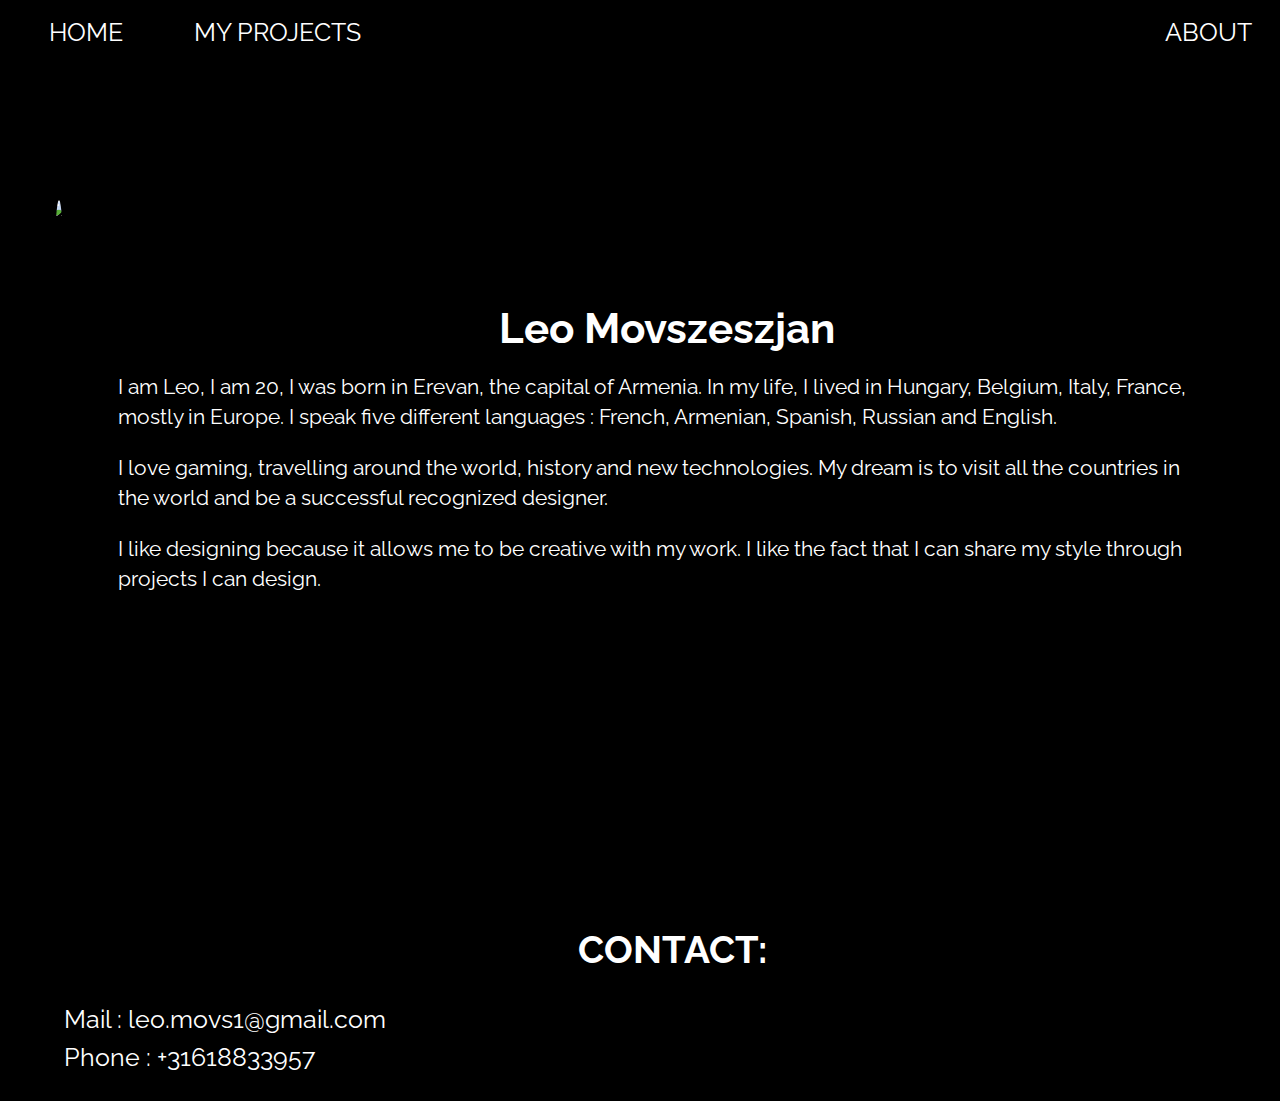
==== about.html @ c35f6449 "Add files via upload" ====
<!DOCTYPE html>
<html>
    <head>
        <link rel="stylesheet" href="styles.css">
          <link rel="stylesheet" href="https://cdnjs.cloudflare.com/ajax/libs/animate.css/4.1.1/animate.min.css"/>
    </head>
    <body>
        <div class="header">
            <div class="header-left-element">
                <div> <!-- dazdzadazdzadzadzad -->
                    <a href="./index.html">
                        HOME
                    </a>
                </div>
                <div>
                    <a href="./project.html">
                        MY PROJECTS
                    </a>
                </div>
            </div>
            <div class="about">
                <a href="./about.html">
                    ABOUT
                </a>
            </div>
        </div>
        <div class="pic">
            <img class="animate__fadeInRight" src="./pp.png">
            <div class="infoText">
                <p><h1>Leo Movszeszjan</h1></p>
                <p>I am Leo, I am  20, I was born in Erevan, the capital of Armenia. In my life, I lived in Hungary, Belgium, Italy, France, mostly in Europe. I speak five different languages : French, Armenian, Spanish, Russian and English.<p>
                I love gaming, travelling around the world, history and new technologies. My dream is to visit all the countries in the world and be a successful recognized designer. <p>
                I like designing because it allows me to be creative with my work. I like the fact that I can share my style through projects I can design.
                            </div>

        </div>
        <div class="contactText">
            <h2>CONTACT: </h2>
           <p> Mail : leo.movs1@gmail.com      
            <br>Phone : +31618833957
        </div>
    </body>
    <footer>
    </footer>
</html>
---- styles.css ----
@import url('https://fonts.googleapis.com/css2?family=Raleway&display=swap'); /* lien vers api de font google*/

html { /* code css appliqué à tout ce qui est inclus dans <html></html>*/
    background-color: black; 
    color: white; /* couleur text */
    font-family: "Raleway"; /* applique la police */
    font-size: 25px;
    overflow-x: hidden; /* enleve la barre de scroll horizontale */
}

body {
    margin: 0;
    line-height: 38px;
}

a {
    color: white;
    transition: 0.4s all;
    text-decoration: none; /* enleve les style appliqués de base */
}

a:hover {
    color: yellow;
    cursor: pointer;
}

h1 {
    transition: 0.4s all;
    color: white;
    text-align: center;
}

h1:hover {
    font-size: 60px;
    color: yellow;
}

.ap1 {
    color: #6D04A1;
}

.ap2 {
    color: #E11E1E;
}

.app3{
    color: #3333ff;
}
.header {
    display: flex;
    justify-content: space-between;
    position: fixed;
    width: 100%;
    background: black;
    padding: 1%;

}

.about {
    width: 10%;
}

.header-left-element {
    display: flex;
    justify-content: space-around;
    width: 30%;
}

.header div {
    color: white;
    transition: 0.4s all;
    text-decoration: none;
}

.header div:hover {
    color: yellow;
    cursor: pointer;
}

.space {
    width: 100vw;
    height: 100vh;
    object-fit: fill;
    background-attachment: fixed;
    background-position-x: center;
    background-image: url("homebackground.jpg");
    display: flex;
    align-content: center;
    align-items: center;
    justify-content: center;
}

.title {
    position: fixed;
    font-size: 70px;
    color: white;
    cursor: pointer;
    transition: 1s all;
}

.main-container {
    margin: 10%;
}

.title:hover {
    position: fixed;
    font-size: 100px;
    color: yellow;
}

.project-container h1 {
    margin: 0;
    padding-top: 75px;
   
}

.project-container {
    display: flex;
    align-content: center;
    flex-direction: column;
}

.project-container div {
    text-align: center;
}

.project1 { 
    display: flex;
    margin: 10%;

 }

 .project1 p {
    margin-left: 5%;
    text-align: left;
 }

 .project1 img{
    width: 300px;

 }

 .project1-info {
    height: 100%;
    display: flex;
    justify-content: space-around;
 }

  .project1-info img { 
    height: 200px;
    width: auto;
  }


.project2 { 
    display: flex;
    margin: 10%;

 }

 .project2 p {
    margin-right: 5%;
    text-align: left;
 }

 .project2 img{
    width: 300px;

 }

 .project2-info {
    height: 100%;
    display: flex;
    justify-content: space-around;
 }

  .project2-info img { 
    height: 270px;
    width: auto;

  }

.project2-info img:hover {
    transition: 1s;
    transform: scale(2);
}

.project1-info img:hover { 
    transition: 1s;
    transform: scale(2);
  }

  .project1 {
    line-height: 30px;
  }

  .project3 {
    line-height: 38px;
    height: 100%;
    display: flex;
    justify-content: space-around;
        margin: 10%;
  }

  .pic {
    display: flex;
    justify-content: center;
    width: 100vw;
    height: 100vh;
    align-items: center;
    transition:all 1s;

  }

  .pic img {
    height: 500px;
    transition:all 1s;
    border-radius: 50%;
    margin-right: 4%;
    margin-left: 4%;

  }

  .pic img:hover {
    transition: 1s;
    transform: scale(1.160);
    border-radius: 10%;
}



    .pic div {
    color:  white;
    transition: all 1s;
    margin-right: 5%
}

.infoText {
    font-size: 21px;
    line-height: 30px;
}

.contactText {
    margin-left: 5%;
    
}

.contactText h2 {
    text-align: center;
}
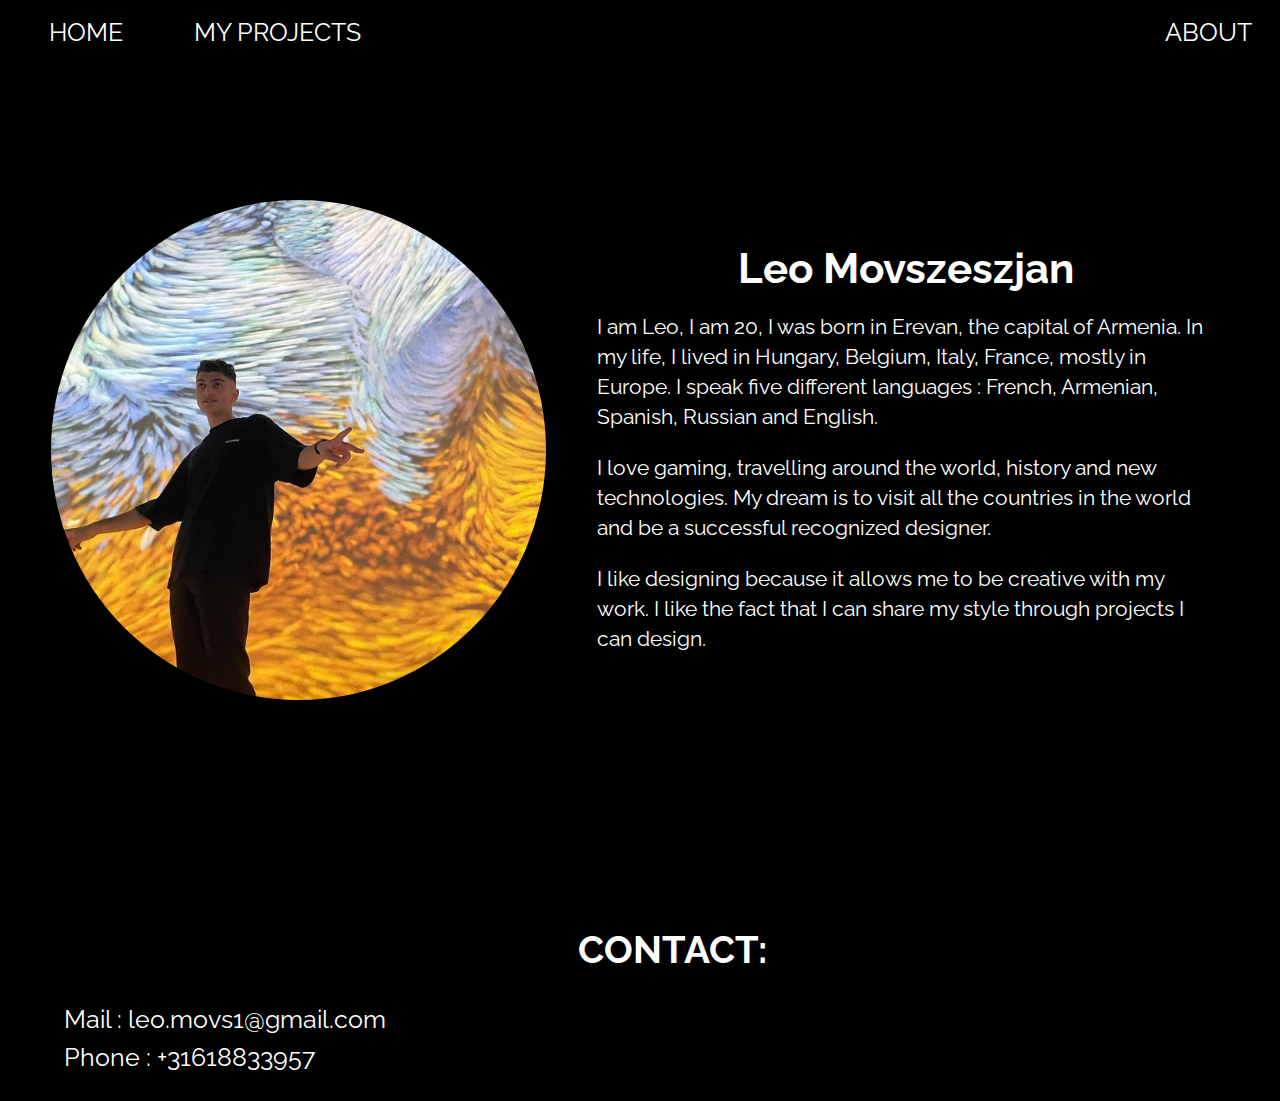
==== commit db23be1a: "Update about.html" ====
--- a/about.html
+++ b/about.html
@@ -25,7 +25,7 @@
             </div>
         </div>
         <div class="pic">
-            <img class="animate__fadeInRight" src="./pp.png">
+            <img class="animate__fadeInRight" src="./PP.png">
             <div class="infoText">
                 <p><h1>Leo Movszeszjan</h1></p>
                 <p>I am Leo, I am  20, I was born in Erevan, the capital of Armenia. In my life, I lived in Hungary, Belgium, Italy, France, mostly in Europe. I speak five different languages : French, Armenian, Spanish, Russian and English.<p>
